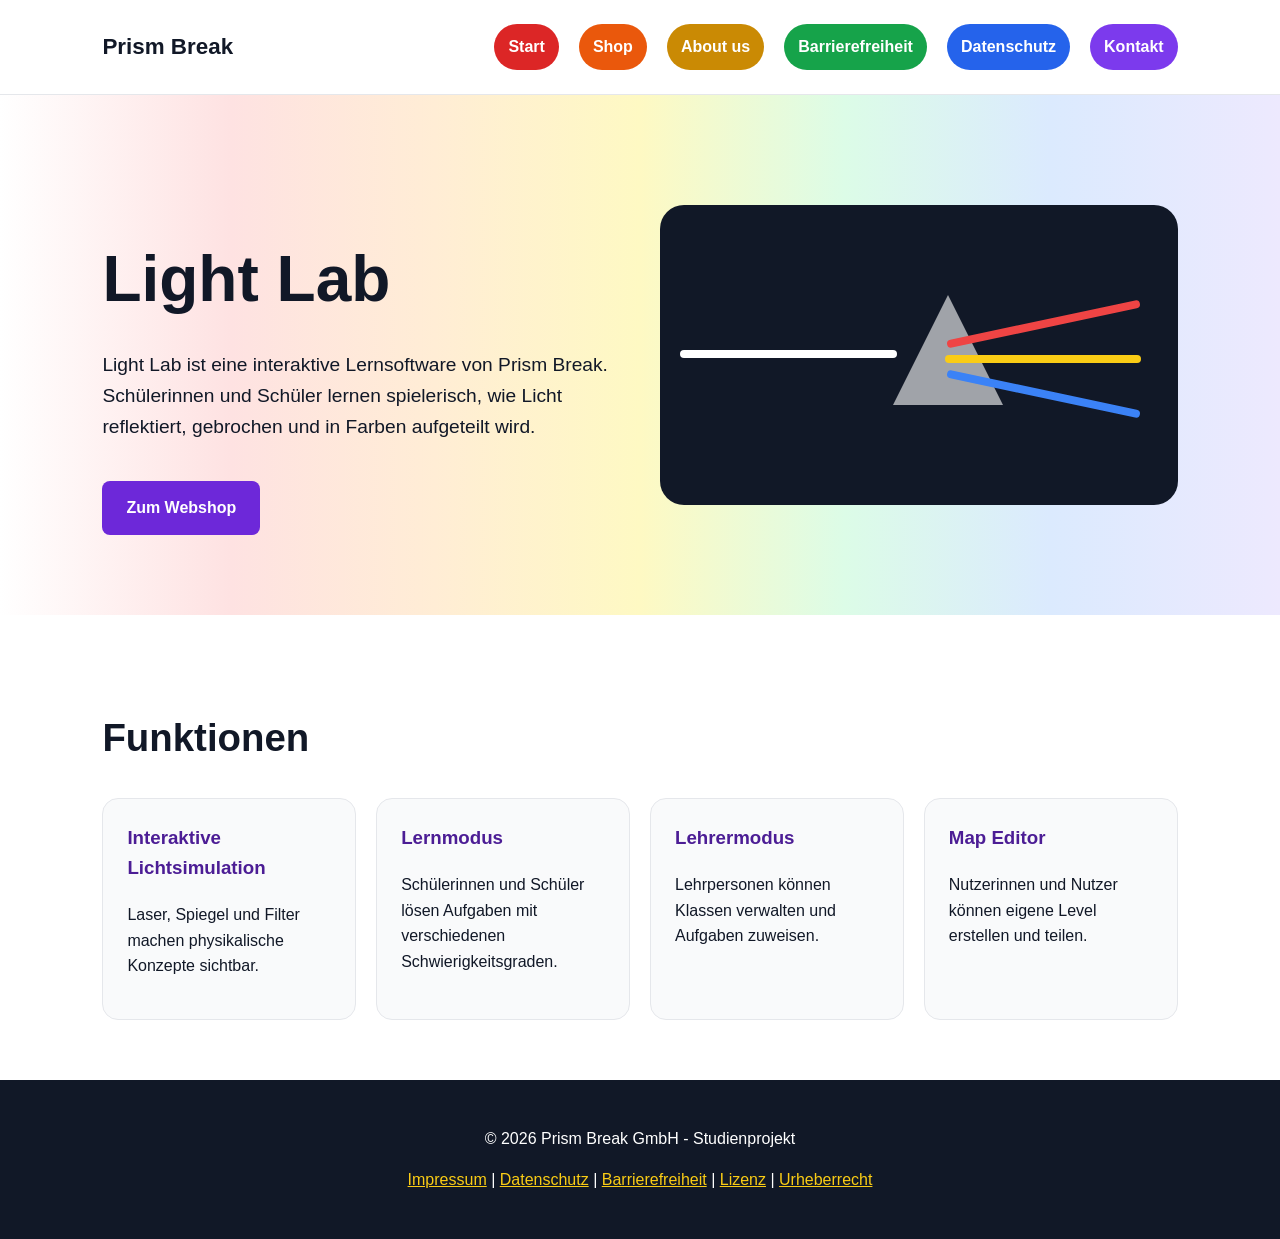
==== index.html @ 2501a647 "First upload" ====
<!DOCTYPE html>
<html lang="de">
<head>
  <meta charset="UTF-8">
  <meta name="viewport" content="width=device-width, initial-scale=1.0">
  <title>Prism Break - Light Lab</title>
  <link rel="stylesheet" href="style.css">
</head>

<body>
  <a class="skip-link" href="#main-content">Zum Hauptinhalt springen</a>

  <header>
    <nav class="navbar" aria-label="Hauptnavigation">
      <div class="logo">Prism Break</div>

      <ul>
        <ul>
            <li><a class="nav-red" href="index.html">Start</a></li>
            <li><a class="nav-orange" href="shop.html">Shop</a></li>
             <li><a class="nav-yellow" href="about.html">About us</a></li>
            <li><a class="nav-green" href="accessibility.html">Barrierefreiheit</a></li>
             <li><a class="nav-blue" href="privacy.html">Datenschutz</a></li>
            <li><a class="nav-purple" href="contact.html">Kontakt</a></li>
        </ul>
      </ul>
    </nav>
  </header>

  <main id="main-content">
    <section class="hero">
      <div class="hero-text">
        <h1>Light Lab</h1>
        <p>
          Light Lab ist eine interaktive Lernsoftware von Prism Break.
          Schülerinnen und Schüler lernen spielerisch, wie Licht reflektiert,
          gebrochen und in Farben aufgeteilt wird.
        </p>

        <a class="button" href="shop.html">Zum Webshop</a>
      </div>

      <div class="prism-box" aria-label="Grafische Darstellung eines Prismas">
        <div class="beam white-beam"></div>
        <div class="prism"></div>
        <div class="beam red"></div>
        <div class="beam yellow"></div>
        <div class="beam blue"></div>
      </div>
    </section>

    <section class="features">
      <h2>Funktionen</h2>

      <div class="card-grid">
        <article class="card">
          <h3>Interaktive Lichtsimulation</h3>
          <p>Laser, Spiegel und Filter machen physikalische Konzepte sichtbar.</p>
        </article>

        <article class="card">
          <h3>Lernmodus</h3>
          <p>Schülerinnen und Schüler lösen Aufgaben mit verschiedenen Schwierigkeitsgraden.</p>
        </article>

        <article class="card">
          <h3>Lehrermodus</h3>
          <p>Lehrpersonen können Klassen verwalten und Aufgaben zuweisen.</p>
        </article>

        <article class="card">
          <h3>Map Editor</h3>
          <p>Nutzerinnen und Nutzer können eigene Level erstellen und teilen.</p>
        </article>
      </div>
    </section>
  </main>

  <footer>
  <p>&copy; 2026 Prism Break GmbH - Studienprojekt</p>
  <p>
    <a href="imprint.html">Impressum</a> |
    <a href="privacy.html">Datenschutz</a> |
    <a href="accessibility.html">Barrierefreiheit</a> |
    <a href="license.html">Lizenz</a> |
    <a href="copyright.html">Urheberrecht</a>
  </p>
</footer>
</body>
</html>
---- style.css ----
* {
  box-sizing: border-box;
}

body {
  margin: 0;
  font-family: Arial, Helvetica, sans-serif;
  color: #111827;
  background: #ffffff;
  line-height: 1.6;
}

.skip-link {
  position: absolute;
  left: -999px;
  top: 10px;
  background: #111827;
  color: white;
  padding: 10px;
  z-index: 100;
}

.skip-link:focus {
  left: 10px;
}

.navbar {
  display: flex;
  justify-content: space-between;
  align-items: center;
  padding: 24px 8%;
  background: #ffffff;
  border-bottom: 1px solid #e5e7eb;
}

.logo {
  font-weight: bold;
  font-size: 1.4rem;
}

.navbar ul {
  display: flex;
  gap: 20px;
  list-style: none;
  padding: 0;
  margin: 0;
}

.navbar a {
  display: inline-block;
  padding: 10px 14px;
  border-radius: 999px;
  color: white;
  text-decoration: none;
  font-weight: 700;
  transition: transform 0.2s ease, box-shadow 0.2s ease;
}

.navbar a:hover,
.navbar a:focus {
  transform: translateY(-2px);
  outline: 3px solid #111827;
  outline-offset: 3px;
  box-shadow: 0 6px 16px rgba(0, 0, 0, 0.18);
}

.nav-red {
  background: #dc2626;
}

.nav-orange {
  background: #ea580c;
}

.nav-yellow {
  background: #ca8a04;
}

.nav-green {
  background: #16a34a;
}

.nav-blue {
  background: #2563eb;
}

.nav-purple {
  background: #7c3aed;
}

.hero {
  display: grid;
  grid-template-columns: 1fr 1fr;
  gap: 40px;
  padding: 80px 8%;
  align-items: center;
  background: linear-gradient(
    90deg,
    #ffffff 0%,
    #fee2e2 18%,
    #ffedd5 34%,
    #fef9c3 50%,
    #dcfce7 66%,
    #dbeafe 82%,
    #ede9fe 100%
  );
}

.hero h1 {
  font-size: 4rem;
  margin-bottom: 20px;
}

.hero p {
  font-size: 1.2rem;
  max-width: 600px;
}

.button {
  display: inline-block;
  margin-top: 20px;
  padding: 14px 24px;
  background: #6d28d9;
  color: white;
  border-radius: 8px;
  text-decoration: none;
  font-weight: bold;
}

.button:hover,
.button:focus {
  background: #4c1d95;
  outline: 3px solid #facc15;
  outline-offset: 4px;
}

.prism-box {
  position: relative;
  height: 300px;
  background: #111827;
  border-radius: 24px;
  overflow: hidden;
}

.prism {
  position: absolute;
  left: 45%;
  top: 90px;
  width: 0;
  height: 0;
  border-left: 55px solid transparent;
  border-right: 55px solid transparent;
  border-bottom: 110px solid rgba(255, 255, 255, 0.6);
}

.beam {
  position: absolute;
  height: 8px;
  border-radius: 999px;
}

.white-beam {
  left: 20px;
  top: 145px;
  width: 42%;
  background: white;
}

.red {
  left: 55%;
  top: 115px;
  width: 38%;
  background: #ef4444;
  transform: rotate(-12deg);
}

.yellow {
  left: 55%;
  top: 150px;
  width: 38%;
  background: #facc15;
}

.blue {
  left: 55%;
  top: 185px;
  width: 38%;
  background: #3b82f6;
  transform: rotate(12deg);
}

.features {
  padding: 60px 8%;
}

.features h2 {
  font-size: 2.4rem;
  margin-bottom: 30px;
}

.card-grid {
  display: grid;
  grid-template-columns: repeat(4, 1fr);
  gap: 20px;
}

.card {
  padding: 24px;
  border-radius: 16px;
  background: #f9fafb;
  border: 1px solid #e5e7eb;
}

.card h3 {
  margin-top: 0;
  color: #4c1d95;
}

footer {
  padding: 30px 8%;
  background: #111827;
  color: white;
  text-align: center;
}

footer a {
  color: #facc15;
}

@media (max-width: 900px) {
  .hero {
    grid-template-columns: 1fr;
  }

  .card-grid {
    grid-template-columns: 1fr 1fr;
  }

  .navbar {
    flex-direction: column;
    gap: 20px;
  }

  .navbar ul {
    flex-wrap: wrap;
    justify-content: center;
  }
}

@media (max-width: 600px) {
  .hero h1 {
    font-size: 2.8rem;
  }

  .card-grid {
    grid-template-columns: 1fr;
  }
}

.mini-prism,
.motion-brand {
  position: relative;
  height: 160px;
  margin-top: 20px;
  background: #111827;
  border-radius: 16px;
  overflow: hidden;
}

.mini-triangle,
.motion-prism {
  position: absolute;
  left: 42%;
  top: 45px;
  width: 0;
  height: 0;
  border-left: 35px solid transparent;
  border-right: 35px solid transparent;
  border-bottom: 70px solid rgba(255, 255, 255, 0.65);
}

.mini-white-beam,
.moving-beam {
  position: absolute;
  left: 10px;
  top: 78px;
  width: 40%;
  height: 6px;
  background: white;
  border-radius: 999px;
}

.mini-ray,
.motion-ray {
  position: absolute;
  left: 55%;
  width: 35%;
  height: 6px;
  border-radius: 999px;
}

.ray-red,
.motion-red {
  top: 58px;
  background: #ef4444;
  transform: rotate(-13deg);
}

.ray-yellow,
.motion-yellow {
  top: 78px;
  background: #facc15;
}

.ray-blue,
.motion-blue {
  top: 98px;
  background: #3b82f6;
  transform: rotate(13deg);
}

.moving-beam {
  animation: moveBeam 3s infinite;
}

.motion-ray {
  animation: glowRay 3s infinite;
}

@keyframes moveBeam {
  0% {
    width: 0;
    opacity: 0.2;
  }

  40% {
    width: 40%;
    opacity: 1;
  }

  100% {
    width: 40%;
    opacity: 1;
  }
}

@keyframes glowRay {
  0% {
    opacity: 0;
  }

  45% {
    opacity: 0;
  }

  70% {
    opacity: 1;
  }

  100% {
    opacity: 1;
  }
}

.brand-image {
  display: block;
  width: 100%;
  max-width: 320px;
  height: auto;
  margin: 20px auto 0 auto;
  border-radius: 16px;
  border: 1px solid #e5e7eb;
  background: #111827;
}
.table-wrapper {
  overflow-x: auto;
  margin-top: 20px;
}

table {
  width: 100%;
  border-collapse: collapse;
  background: #ffffff;
  border: 1px solid #e5e7eb;
}

th,
td {
  padding: 14px;
  text-align: left;
  border: 1px solid #e5e7eb;
  vertical-align: top;
}

th {
  background: #111827;
  color: white;
}

tr:nth-child(even) {
  background: #f9fafb;
}
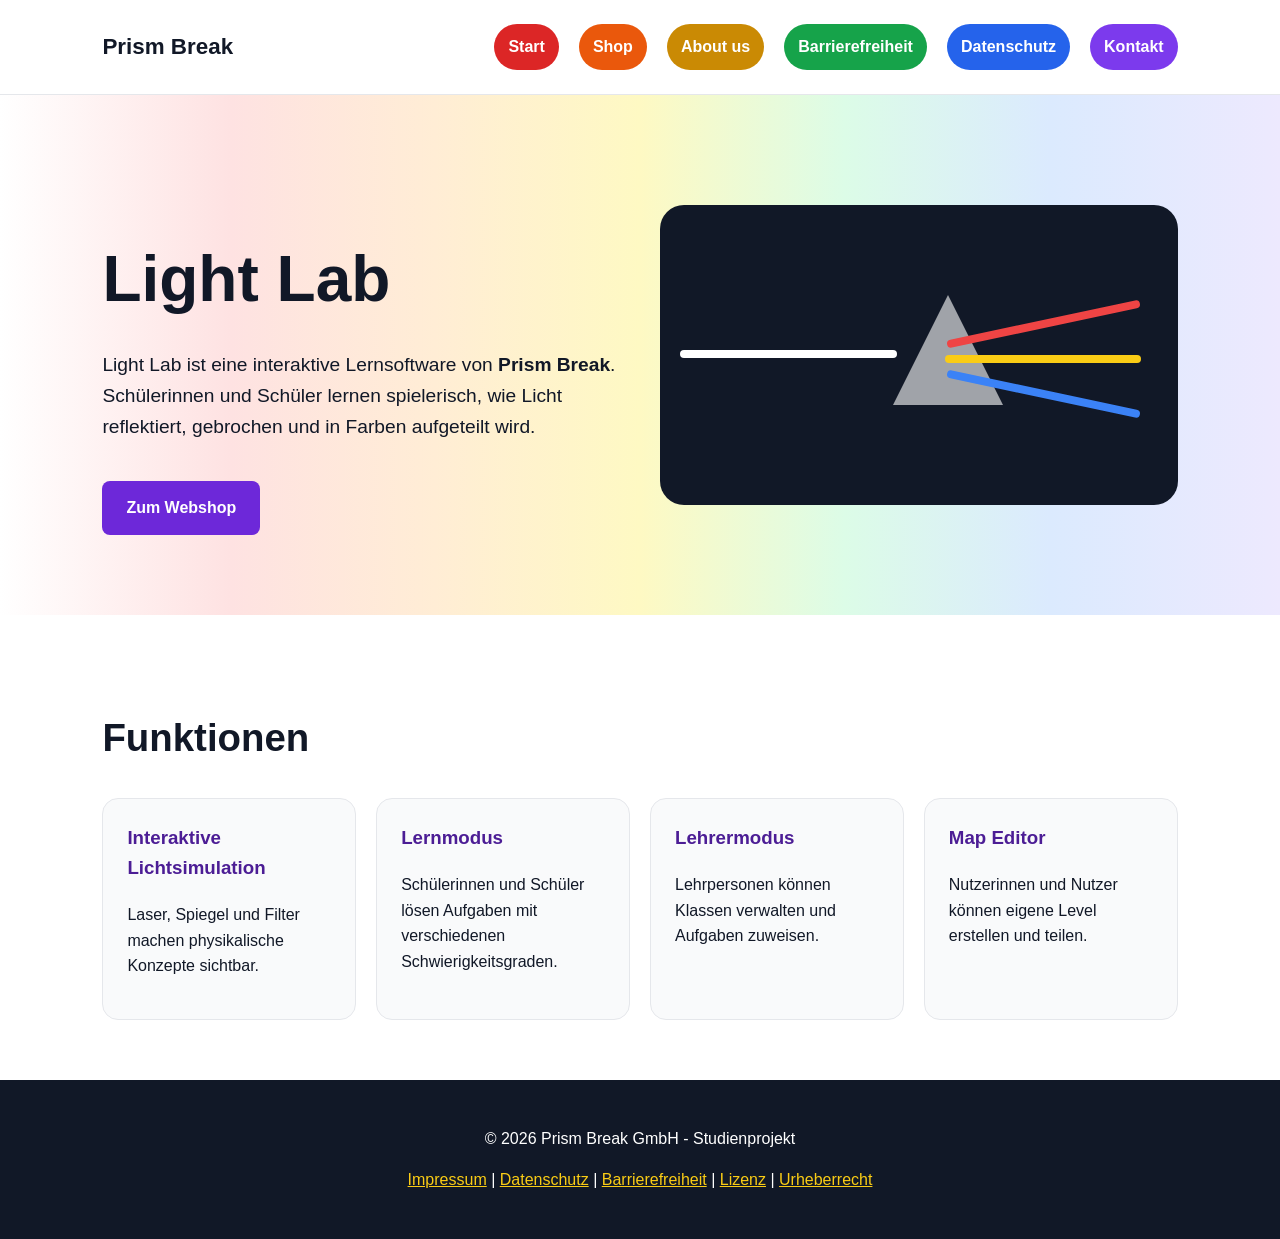
==== commit 25bb4401: "Update index.html" ====
--- a/index.html
+++ b/index.html
@@ -32,7 +32,7 @@
       <div class="hero-text">
         <h1>Light Lab</h1>
         <p>
-          Light Lab ist eine interaktive Lernsoftware von Prism Break.
+          Light Lab ist eine interaktive Lernsoftware von <strong>Prism Break</strong>.
           Schülerinnen und Schüler lernen spielerisch, wie Licht reflektiert,
           gebrochen und in Farben aufgeteilt wird.
         </p>
